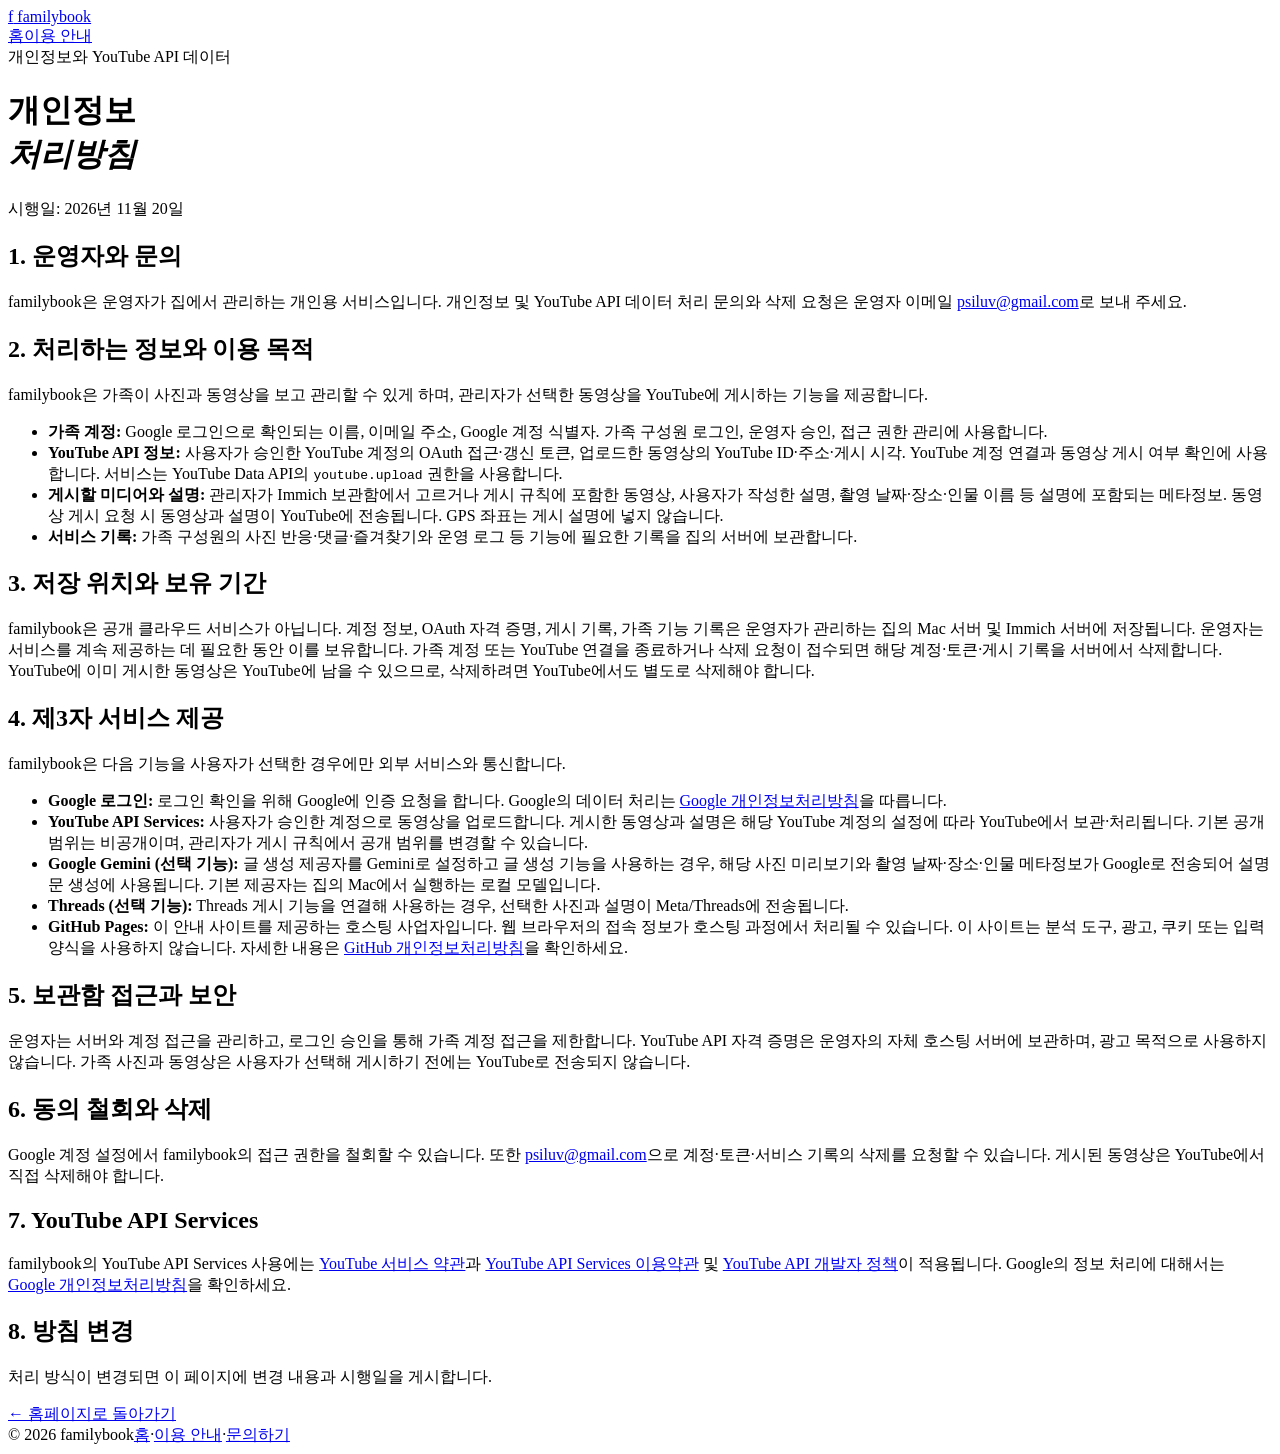
==== privacy.html @ 0275ef78 "Create privacy.html" ====
<!doctype html>
<html lang="ko">
<head>
  <meta charset="utf-8">
  <meta name="viewport" content="width=device-width, initial-scale=1">
  <meta name="robots" content="index,follow">
  <title>개인정보처리방침 — familybook</title>
  <link rel="stylesheet" href="style.css">
</head>
<body>
  <header class="topbar"><a class="brand" href="./"><span class="brand-mark">f</span> familybook</a><nav><a class="quiet-link" href="./">홈</a><a class="quiet-link" href="terms.html">이용 안내</a></nav></header>
  <main class="policy">
    <div class="eyebrow"><span class="dot"></span> 개인정보와 YouTube API 데이터</div>
    <h1>개인정보<br><em>처리방침</em></h1>
    <p class="intro">시행일: 2026년 11월 20일</p>
    <section><h2>1. 운영자와 문의</h2><p>familybook은 운영자가 집에서 관리하는 개인용 서비스입니다. 개인정보 및 YouTube API 데이터 처리 문의와 삭제 요청은 운영자 이메일 <a href="mailto:psiluv@gmail.com">psiluv@gmail.com</a>로 보내 주세요.</p></section>
    <section><h2>2. 처리하는 정보와 이용 목적</h2><p>familybook은 가족이 사진과 동영상을 보고 관리할 수 있게 하며, 관리자가 선택한 동영상을 YouTube에 게시하는 기능을 제공합니다.</p><ul><li><strong>가족 계정:</strong> Google 로그인으로 확인되는 이름, 이메일 주소, Google 계정 식별자. 가족 구성원 로그인, 운영자 승인, 접근 권한 관리에 사용합니다.</li><li><strong>YouTube API 정보:</strong> 사용자가 승인한 YouTube 계정의 OAuth 접근·갱신 토큰, 업로드한 동영상의 YouTube ID·주소·게시 시각. YouTube 계정 연결과 동영상 게시 여부 확인에 사용합니다. 서비스는 YouTube Data API의 <code>youtube.upload</code> 권한을 사용합니다.</li><li><strong>게시할 미디어와 설명:</strong> 관리자가 Immich 보관함에서 고르거나 게시 규칙에 포함한 동영상, 사용자가 작성한 설명, 촬영 날짜·장소·인물 이름 등 설명에 포함되는 메타정보. 동영상 게시 요청 시 동영상과 설명이 YouTube에 전송됩니다. GPS 좌표는 게시 설명에 넣지 않습니다.</li><li><strong>서비스 기록:</strong> 가족 구성원의 사진 반응·댓글·즐겨찾기와 운영 로그 등 기능에 필요한 기록을 집의 서버에 보관합니다.</li></ul></section>
    <section><h2>3. 저장 위치와 보유 기간</h2><p>familybook은 공개 클라우드 서비스가 아닙니다. 계정 정보, OAuth 자격 증명, 게시 기록, 가족 기능 기록은 운영자가 관리하는 집의 Mac 서버 및 Immich 서버에 저장됩니다. 운영자는 서비스를 계속 제공하는 데 필요한 동안 이를 보유합니다. 가족 계정 또는 YouTube 연결을 종료하거나 삭제 요청이 접수되면 해당 계정·토큰·게시 기록을 서버에서 삭제합니다. YouTube에 이미 게시한 동영상은 YouTube에 남을 수 있으므로, 삭제하려면 YouTube에서도 별도로 삭제해야 합니다.</p></section>
    <section><h2>4. 제3자 서비스 제공</h2><p>familybook은 다음 기능을 사용자가 선택한 경우에만 외부 서비스와 통신합니다.</p><ul><li><strong>Google 로그인:</strong> 로그인 확인을 위해 Google에 인증 요청을 합니다. Google의 데이터 처리는 <a href="https://policies.google.com/privacy" target="_blank" rel="noreferrer">Google 개인정보처리방침</a>을 따릅니다.</li><li><strong>YouTube API Services:</strong> 사용자가 승인한 계정으로 동영상을 업로드합니다. 게시한 동영상과 설명은 해당 YouTube 계정의 설정에 따라 YouTube에서 보관·처리됩니다. 기본 공개 범위는 비공개이며, 관리자가 게시 규칙에서 공개 범위를 변경할 수 있습니다.</li><li><strong>Google Gemini (선택 기능):</strong> 글 생성 제공자를 Gemini로 설정하고 글 생성 기능을 사용하는 경우, 해당 사진 미리보기와 촬영 날짜·장소·인물 메타정보가 Google로 전송되어 설명문 생성에 사용됩니다. 기본 제공자는 집의 Mac에서 실행하는 로컬 모델입니다.</li><li><strong>Threads (선택 기능):</strong> Threads 게시 기능을 연결해 사용하는 경우, 선택한 사진과 설명이 Meta/Threads에 전송됩니다.</li><li><strong>GitHub Pages:</strong> 이 안내 사이트를 제공하는 호스팅 사업자입니다. 웹 브라우저의 접속 정보가 호스팅 과정에서 처리될 수 있습니다. 이 사이트는 분석 도구, 광고, 쿠키 또는 입력 양식을 사용하지 않습니다. 자세한 내용은 <a href="https://docs.github.com/site-policy/privacy-policies/github-general-privacy-statement" target="_blank" rel="noreferrer">GitHub 개인정보처리방침</a>을 확인하세요.</li></ul></section>
    <section><h2>5. 보관함 접근과 보안</h2><p>운영자는 서버와 계정 접근을 관리하고, 로그인 승인을 통해 가족 계정 접근을 제한합니다. YouTube API 자격 증명은 운영자의 자체 호스팅 서버에 보관하며, 광고 목적으로 사용하지 않습니다. 가족 사진과 동영상은 사용자가 선택해 게시하기 전에는 YouTube로 전송되지 않습니다.</p></section>
    <section><h2>6. 동의 철회와 삭제</h2><p>Google 계정 설정에서 familybook의 접근 권한을 철회할 수 있습니다. 또한 <a href="mailto:psiluv@gmail.com">psiluv@gmail.com</a>으로 계정·토큰·서비스 기록의 삭제를 요청할 수 있습니다. 게시된 동영상은 YouTube에서 직접 삭제해야 합니다.</p></section>
    <section><h2>7. YouTube API Services</h2><p>familybook의 YouTube API Services 사용에는 <a href="https://www.youtube.com/t/terms" target="_blank" rel="noreferrer">YouTube 서비스 약관</a>과 <a href="https://developers.google.com/youtube/terms/api-services-terms-of-service" target="_blank" rel="noreferrer">YouTube API Services 이용약관</a> 및 <a href="https://developers.google.com/youtube/terms/developer-policies" target="_blank" rel="noreferrer">YouTube API 개발자 정책</a>이 적용됩니다. Google의 정보 처리에 대해서는 <a href="https://policies.google.com/privacy" target="_blank" rel="noreferrer">Google 개인정보처리방침</a>을 확인하세요.</p></section>
    <section><h2>8. 방침 변경</h2><p>처리 방식이 변경되면 이 페이지에 변경 내용과 시행일을 게시합니다.</p></section>
    <a class="back-link" href="./">← 홈페이지로 돌아가기</a>
  </main>
  <footer><span>© 2026 familybook</span><span><a href="./">홈</a><i>·</i><a href="terms.html">이용 안내</a><i>·</i><a href="mailto:psiluv@gmail.com">문의하기</a></span></footer>
</body>
</html>
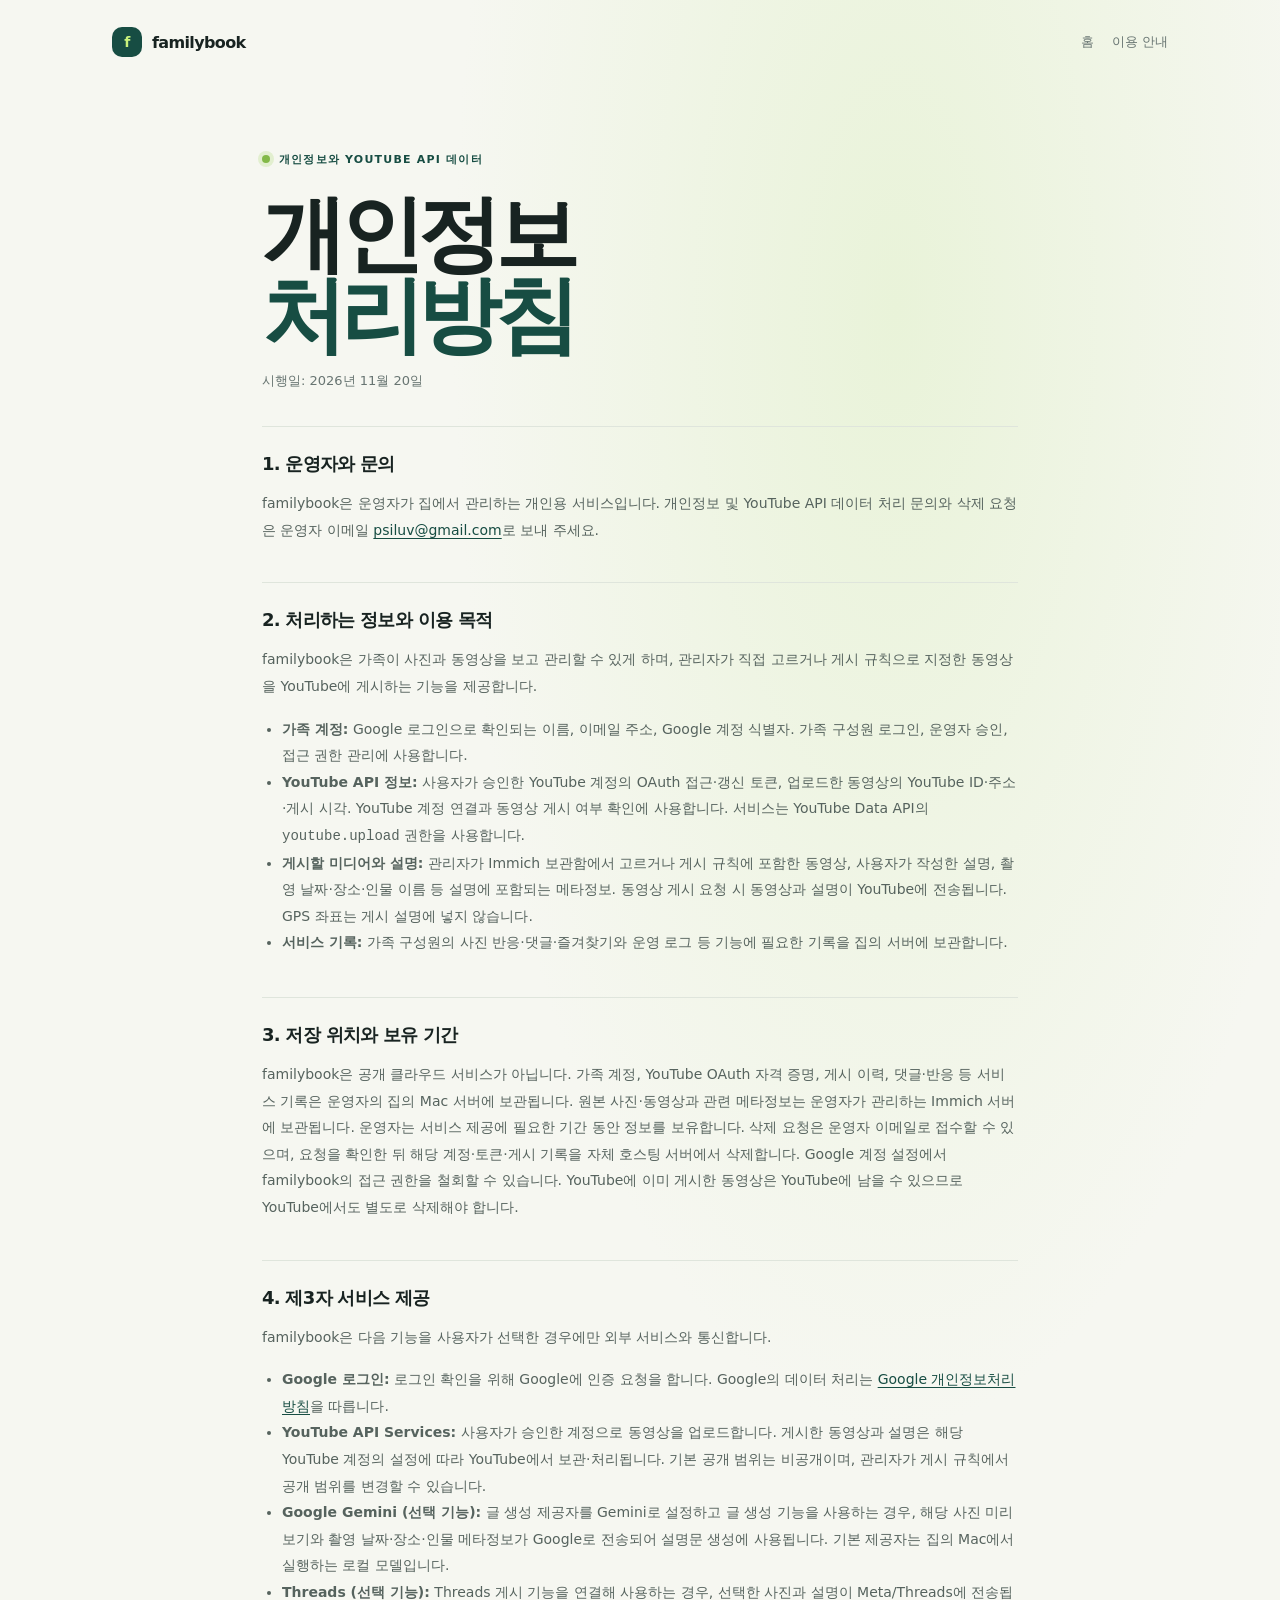
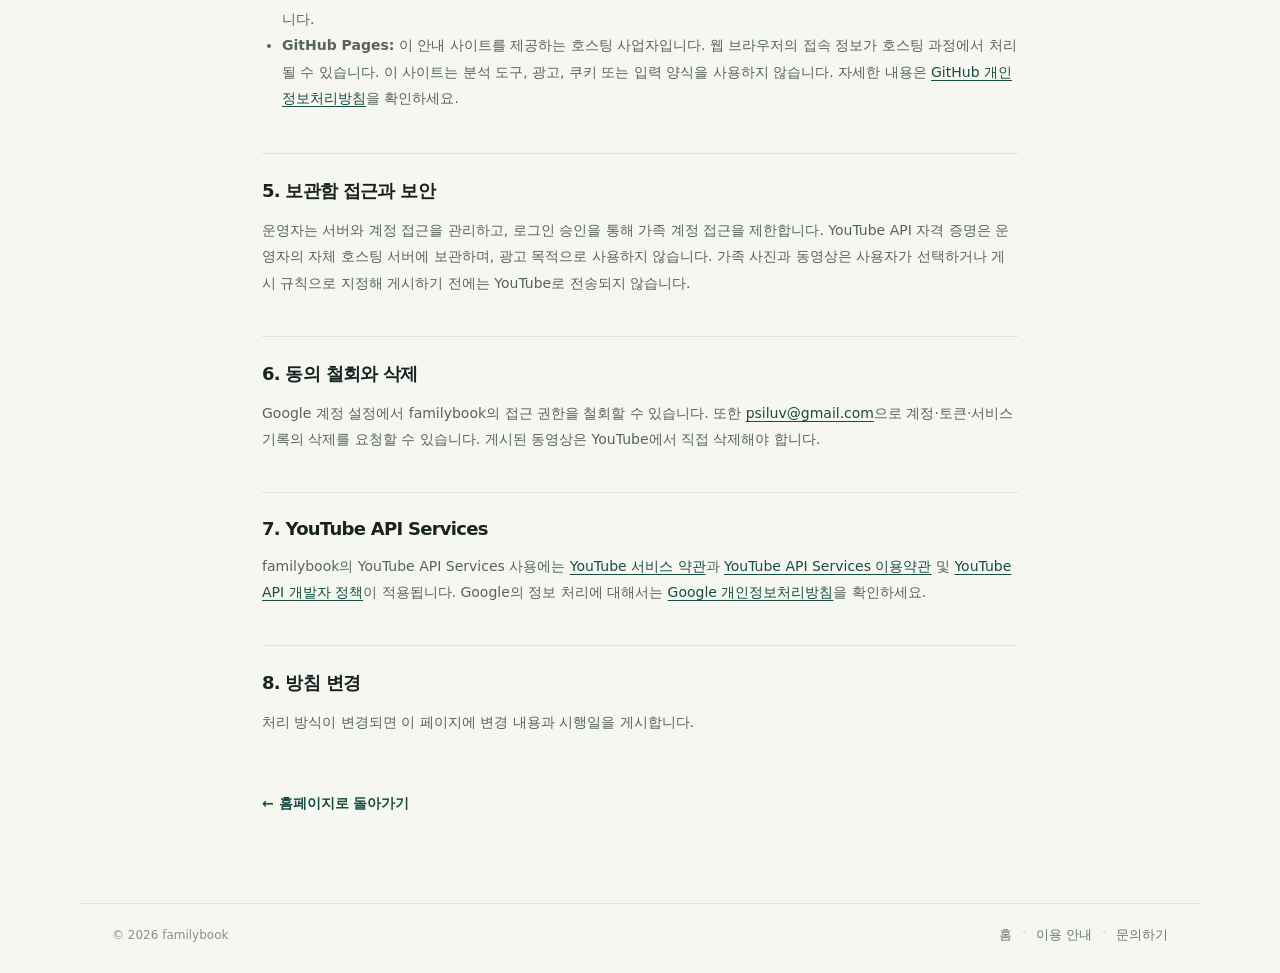
==== commit 95613c97: "Update privacy.html" ====
--- a/privacy.html
+++ b/privacy.html
@@ -14,10 +14,10 @@
     <h1>개인정보<br><em>처리방침</em></h1>
     <p class="intro">시행일: 2026년 11월 20일</p>
     <section><h2>1. 운영자와 문의</h2><p>familybook은 운영자가 집에서 관리하는 개인용 서비스입니다. 개인정보 및 YouTube API 데이터 처리 문의와 삭제 요청은 운영자 이메일 <a href="mailto:psiluv@gmail.com">psiluv@gmail.com</a>로 보내 주세요.</p></section>
-    <section><h2>2. 처리하는 정보와 이용 목적</h2><p>familybook은 가족이 사진과 동영상을 보고 관리할 수 있게 하며, 관리자가 선택한 동영상을 YouTube에 게시하는 기능을 제공합니다.</p><ul><li><strong>가족 계정:</strong> Google 로그인으로 확인되는 이름, 이메일 주소, Google 계정 식별자. 가족 구성원 로그인, 운영자 승인, 접근 권한 관리에 사용합니다.</li><li><strong>YouTube API 정보:</strong> 사용자가 승인한 YouTube 계정의 OAuth 접근·갱신 토큰, 업로드한 동영상의 YouTube ID·주소·게시 시각. YouTube 계정 연결과 동영상 게시 여부 확인에 사용합니다. 서비스는 YouTube Data API의 <code>youtube.upload</code> 권한을 사용합니다.</li><li><strong>게시할 미디어와 설명:</strong> 관리자가 Immich 보관함에서 고르거나 게시 규칙에 포함한 동영상, 사용자가 작성한 설명, 촬영 날짜·장소·인물 이름 등 설명에 포함되는 메타정보. 동영상 게시 요청 시 동영상과 설명이 YouTube에 전송됩니다. GPS 좌표는 게시 설명에 넣지 않습니다.</li><li><strong>서비스 기록:</strong> 가족 구성원의 사진 반응·댓글·즐겨찾기와 운영 로그 등 기능에 필요한 기록을 집의 서버에 보관합니다.</li></ul></section>
-    <section><h2>3. 저장 위치와 보유 기간</h2><p>familybook은 공개 클라우드 서비스가 아닙니다. 계정 정보, OAuth 자격 증명, 게시 기록, 가족 기능 기록은 운영자가 관리하는 집의 Mac 서버 및 Immich 서버에 저장됩니다. 운영자는 서비스를 계속 제공하는 데 필요한 동안 이를 보유합니다. 가족 계정 또는 YouTube 연결을 종료하거나 삭제 요청이 접수되면 해당 계정·토큰·게시 기록을 서버에서 삭제합니다. YouTube에 이미 게시한 동영상은 YouTube에 남을 수 있으므로, 삭제하려면 YouTube에서도 별도로 삭제해야 합니다.</p></section>
+    <section><h2>2. 처리하는 정보와 이용 목적</h2><p>familybook은 가족이 사진과 동영상을 보고 관리할 수 있게 하며, 관리자가 직접 고르거나 게시 규칙으로 지정한 동영상을 YouTube에 게시하는 기능을 제공합니다.</p><ul><li><strong>가족 계정:</strong> Google 로그인으로 확인되는 이름, 이메일 주소, Google 계정 식별자. 가족 구성원 로그인, 운영자 승인, 접근 권한 관리에 사용합니다.</li><li><strong>YouTube API 정보:</strong> 사용자가 승인한 YouTube 계정의 OAuth 접근·갱신 토큰, 업로드한 동영상의 YouTube ID·주소·게시 시각. YouTube 계정 연결과 동영상 게시 여부 확인에 사용합니다. 서비스는 YouTube Data API의 <code>youtube.upload</code> 권한을 사용합니다.</li><li><strong>게시할 미디어와 설명:</strong> 관리자가 Immich 보관함에서 고르거나 게시 규칙에 포함한 동영상, 사용자가 작성한 설명, 촬영 날짜·장소·인물 이름 등 설명에 포함되는 메타정보. 동영상 게시 요청 시 동영상과 설명이 YouTube에 전송됩니다. GPS 좌표는 게시 설명에 넣지 않습니다.</li><li><strong>서비스 기록:</strong> 가족 구성원의 사진 반응·댓글·즐겨찾기와 운영 로그 등 기능에 필요한 기록을 집의 서버에 보관합니다.</li></ul></section>
+    <section><h2>3. 저장 위치와 보유 기간</h2><p>familybook은 공개 클라우드 서비스가 아닙니다. 가족 계정, YouTube OAuth 자격 증명, 게시 이력, 댓글·반응 등 서비스 기록은 운영자의 집의 Mac 서버에 보관됩니다. 원본 사진·동영상과 관련 메타정보는 운영자가 관리하는 Immich 서버에 보관됩니다. 운영자는 서비스 제공에 필요한 기간 동안 정보를 보유합니다. 삭제 요청은 운영자 이메일로 접수할 수 있으며, 요청을 확인한 뒤 해당 계정·토큰·게시 기록을 자체 호스팅 서버에서 삭제합니다. Google 계정 설정에서 familybook의 접근 권한을 철회할 수 있습니다. YouTube에 이미 게시한 동영상은 YouTube에 남을 수 있으므로 YouTube에서도 별도로 삭제해야 합니다.</p></section>
     <section><h2>4. 제3자 서비스 제공</h2><p>familybook은 다음 기능을 사용자가 선택한 경우에만 외부 서비스와 통신합니다.</p><ul><li><strong>Google 로그인:</strong> 로그인 확인을 위해 Google에 인증 요청을 합니다. Google의 데이터 처리는 <a href="https://policies.google.com/privacy" target="_blank" rel="noreferrer">Google 개인정보처리방침</a>을 따릅니다.</li><li><strong>YouTube API Services:</strong> 사용자가 승인한 계정으로 동영상을 업로드합니다. 게시한 동영상과 설명은 해당 YouTube 계정의 설정에 따라 YouTube에서 보관·처리됩니다. 기본 공개 범위는 비공개이며, 관리자가 게시 규칙에서 공개 범위를 변경할 수 있습니다.</li><li><strong>Google Gemini (선택 기능):</strong> 글 생성 제공자를 Gemini로 설정하고 글 생성 기능을 사용하는 경우, 해당 사진 미리보기와 촬영 날짜·장소·인물 메타정보가 Google로 전송되어 설명문 생성에 사용됩니다. 기본 제공자는 집의 Mac에서 실행하는 로컬 모델입니다.</li><li><strong>Threads (선택 기능):</strong> Threads 게시 기능을 연결해 사용하는 경우, 선택한 사진과 설명이 Meta/Threads에 전송됩니다.</li><li><strong>GitHub Pages:</strong> 이 안내 사이트를 제공하는 호스팅 사업자입니다. 웹 브라우저의 접속 정보가 호스팅 과정에서 처리될 수 있습니다. 이 사이트는 분석 도구, 광고, 쿠키 또는 입력 양식을 사용하지 않습니다. 자세한 내용은 <a href="https://docs.github.com/site-policy/privacy-policies/github-general-privacy-statement" target="_blank" rel="noreferrer">GitHub 개인정보처리방침</a>을 확인하세요.</li></ul></section>
-    <section><h2>5. 보관함 접근과 보안</h2><p>운영자는 서버와 계정 접근을 관리하고, 로그인 승인을 통해 가족 계정 접근을 제한합니다. YouTube API 자격 증명은 운영자의 자체 호스팅 서버에 보관하며, 광고 목적으로 사용하지 않습니다. 가족 사진과 동영상은 사용자가 선택해 게시하기 전에는 YouTube로 전송되지 않습니다.</p></section>
+    <section><h2>5. 보관함 접근과 보안</h2><p>운영자는 서버와 계정 접근을 관리하고, 로그인 승인을 통해 가족 계정 접근을 제한합니다. YouTube API 자격 증명은 운영자의 자체 호스팅 서버에 보관하며, 광고 목적으로 사용하지 않습니다. 가족 사진과 동영상은 사용자가 선택하거나 게시 규칙으로 지정해 게시하기 전에는 YouTube로 전송되지 않습니다.</p></section>
     <section><h2>6. 동의 철회와 삭제</h2><p>Google 계정 설정에서 familybook의 접근 권한을 철회할 수 있습니다. 또한 <a href="mailto:psiluv@gmail.com">psiluv@gmail.com</a>으로 계정·토큰·서비스 기록의 삭제를 요청할 수 있습니다. 게시된 동영상은 YouTube에서 직접 삭제해야 합니다.</p></section>
     <section><h2>7. YouTube API Services</h2><p>familybook의 YouTube API Services 사용에는 <a href="https://www.youtube.com/t/terms" target="_blank" rel="noreferrer">YouTube 서비스 약관</a>과 <a href="https://developers.google.com/youtube/terms/api-services-terms-of-service" target="_blank" rel="noreferrer">YouTube API Services 이용약관</a> 및 <a href="https://developers.google.com/youtube/terms/developer-policies" target="_blank" rel="noreferrer">YouTube API 개발자 정책</a>이 적용됩니다. Google의 정보 처리에 대해서는 <a href="https://policies.google.com/privacy" target="_blank" rel="noreferrer">Google 개인정보처리방침</a>을 확인하세요.</p></section>
     <section><h2>8. 방침 변경</h2><p>처리 방식이 변경되면 이 페이지에 변경 내용과 시행일을 게시합니다.</p></section>
--- a/style.css
+++ b/style.css
@@ -0,0 +1 @@
+:root{--ink:#182321;--muted:#687572;--green:#174d43;--lime:#c9f27c;--paper:#f6f7f1;--line:#dfe5dc}*{box-sizing:border-box}html{background:var(--paper)}body{margin:0;color:var(--ink);font-family:system-ui,-apple-system,BlinkMacSystemFont,'Segoe UI',sans-serif;background:radial-gradient(ellipse at 70% 12%,#e9f3d9 0,transparent 35%),var(--paper);min-height:100vh}.topbar,footer{display:flex;align-items:center;justify-content:space-between;max-width:1120px;margin:auto;padding:27px 32px}.topbar nav{display:flex;gap:18px}.brand{font-weight:800;letter-spacing:-.04em;display:flex;align-items:center;gap:10px;color:var(--ink);text-decoration:none}.brand-mark{background:var(--green);color:var(--lime);width:30px;height:30px;display:grid;place-items:center;border-radius:10px;font-size:14px}.quiet-link,footer a{font-size:13px;color:var(--muted);text-decoration:none}.quiet-link:hover,footer a:hover{color:var(--green)}main{max-width:1120px;margin:auto;padding:86px 32px 52px}.hero{max-width:700px}.eyebrow{display:inline-flex;align-items:center;gap:9px;text-transform:uppercase;letter-spacing:.11em;font-size:11px;font-weight:700;color:var(--green)}.dot{width:8px;height:8px;border-radius:50%;background:#83b948;box-shadow:0 0 0 4px #e2efcf}h1{font-weight:800;font-size:clamp(64px,10vw,112px);line-height:.96;letter-spacing:-.075em;margin:27px 0 25px}h1 em{font-style:normal;color:var(--green)}.intro{max-width:560px;color:var(--muted);font-size:17px;line-height:1.85;margin:0 0 30px}.button{display:inline-flex;align-items:center;gap:20px;padding:15px 19px;border-radius:8px;color:white;background:var(--green);text-decoration:none;font-size:14px;font-weight:700;box-shadow:0 7px 18px #174d4320}.button:hover{transform:translateY(-1px)}.button span{font-size:17px;color:var(--lime)}.disclaimer{font-size:12px;color:#818b86;margin-top:17px}.features{display:grid;grid-template-columns:repeat(3,1fr);gap:16px;margin-top:100px}.features article{padding:24px 23px 28px;border:1px solid var(--line);background:#ffffff9c;border-radius:12px;min-height:170px}.number{font-size:11px;font-weight:700;color:#87a866}.features h2{font-size:17px;letter-spacing:-.04em;margin:22px 0 8px}.features p{margin:0;font-size:13px;line-height:1.7;color:var(--muted)}.notice{display:flex;gap:15px;margin-top:23px;padding:17px 20px;border-radius:9px;background:#edf1e7;color:#65716a;font-size:12px}.notice strong{color:var(--green)}footer{border-top:1px solid var(--line);font-size:12px;color:#89918c;padding-top:22px;padding-bottom:30px}footer span:last-child{display:flex;gap:10px}footer i{font-style:normal;color:#bdc5bd}.policy{max-width:820px;padding-top:64px;padding-bottom:90px}.policy h1{font-size:clamp(54px,8vw,84px);margin-bottom:14px}.policy .intro{font-size:13px;margin-bottom:33px}.policy section{border-top:1px solid var(--line);padding:25px 0}.policy h2{font-size:18px;margin:0 0 13px;letter-spacing:-.04em}.policy section p,.policy li{font-size:14px;line-height:1.9;color:#56635e}.policy ul{padding-left:20px}.policy a{color:var(--green);text-underline-offset:3px}.back-link{display:inline-block;margin-top:20px;font-size:14px;font-weight:700;text-decoration:none}@media(max-width:680px){.topbar,footer{padding-left:22px;padding-right:22px}.topbar nav{gap:12px}main{padding:65px 22px 40px}.features{grid-template-columns:1fr;margin-top:68px;gap:10px}.features article{min-height:0}.features h2{margin-top:15px}.notice{display:block;line-height:1.8}.notice strong{display:block}.quiet-link{font-size:12px}}
